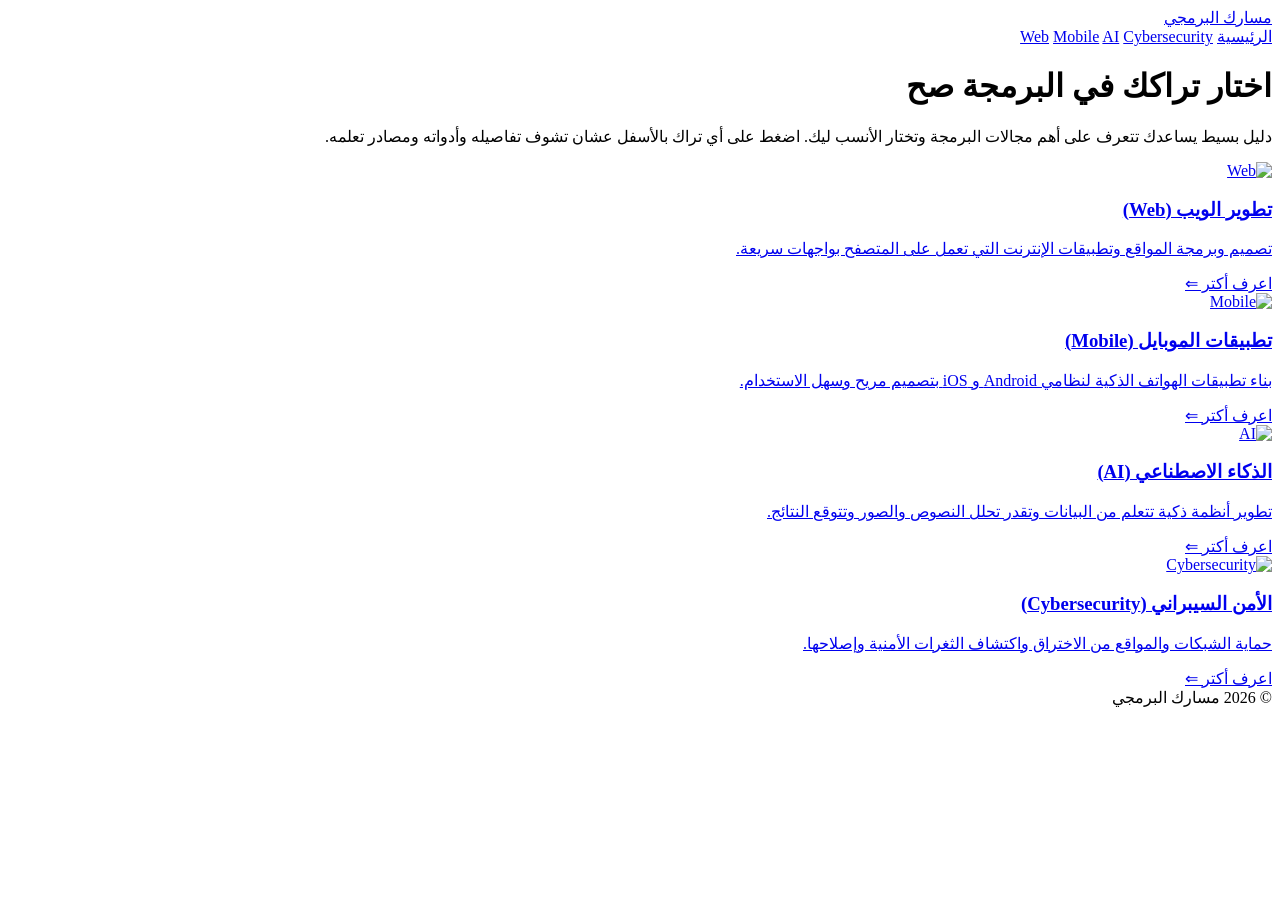
==== index.html @ 0a327f9c "Create index.html for programming guide This HTML file serves as the main page for a programming gui" ====
<!DOCTYPE html>
<html lang="ar" dir="rtl">
<head>
  <meta charset="UTF-8">
  <meta name="viewport" content="width=device-width, initial-scale=1.0">
  <title>مسارك البرمجي</title>
  <link rel="stylesheet" href="style.css">
</head>
<body>
  <div class="nav">
    <a href="index.html" class="logo">مسارك البرمجي</a>
    <div class="nav_bar">
      <a href="index.html" class="active">الرئيسية</a>
      <a href="web.html">Web</a>
      <a href="mobile.html">Mobile</a>
      <a href="ai.html">AI</a>
      <a href="cyber.html">Cybersecurity</a>
    </div>
  </div>

  <div class="heading">
    <h1>اختار <span class="blue">تراكك</span> في البرمجة صح</h1>
    <p>
      دليل بسيط يساعدك تتعرف على أهم مجالات البرمجة وتختار الأنسب ليك.
      اضغط على أي تراك بالأسفل عشان تشوف تفاصيله وأدواته ومصادر تعلمه.
    </p>
  </div>

  <div class="cards">
    <a href="web.html" class="card">
      <div class="pic c1">
        <img src="images/web2.jpg" alt="Web">  
      </div>
      <div class="info">
        <h3>تطوير الويب (Web)</h3>
        <p>تصميم وبرمجة المواقع وتطبيقات الإنترنت التي تعمل على المتصفح بواجهات سريعة.</p>
        <span class="btn">اعرف أكتر &lArr;</span>
      </div>
    </a>

    <a href="mobile.html" class="card">
      <div class="pic c2">
        <img src="images/mobile.jpg" alt="Mobile">
      </div>
      <div class="info">
        <h3>تطبيقات الموبايل (Mobile)</h3>
        <p>بناء تطبيقات الهواتف الذكية لنظامي Android و iOS بتصميم مريح وسهل الاستخدام.</p>
        <span class="btn">اعرف أكتر &lArr;</span>
      </div>
    </a>

    <a href="ai.html" class="card">
      <div class="pic c3">
        <img src="images/ai.jpg" alt="AI">
      </div>
      <div class="info">
        <h3>الذكاء الاصطناعي (AI)</h3>
        <p>تطوير أنظمة ذكية تتعلم من البيانات وتقدر تحلل النصوص والصور وتتوقع النتائج.</p>
        <span class="btn">اعرف أكتر &lArr;</span>
      </div>
    </a>

    <a href="cyber.html" class="card">
      <div class="pic c4">
        <img src="images/cyber.jpg" alt="Cybersecurity">
      </div>
      <div class="info">
        <h3>الأمن السيبراني (Cybersecurity)</h3>
        <p>حماية الشبكات والمواقع من الاختراق واكتشاف الثغرات الأمنية وإصلاحها.</p>
        <span class="btn">اعرف أكتر &lArr;</span>
      </div>
    </a>

  </div>

  <div class="footer">
    &copy; 2026 مسارك البرمجي
  </div>

</body>
</html>
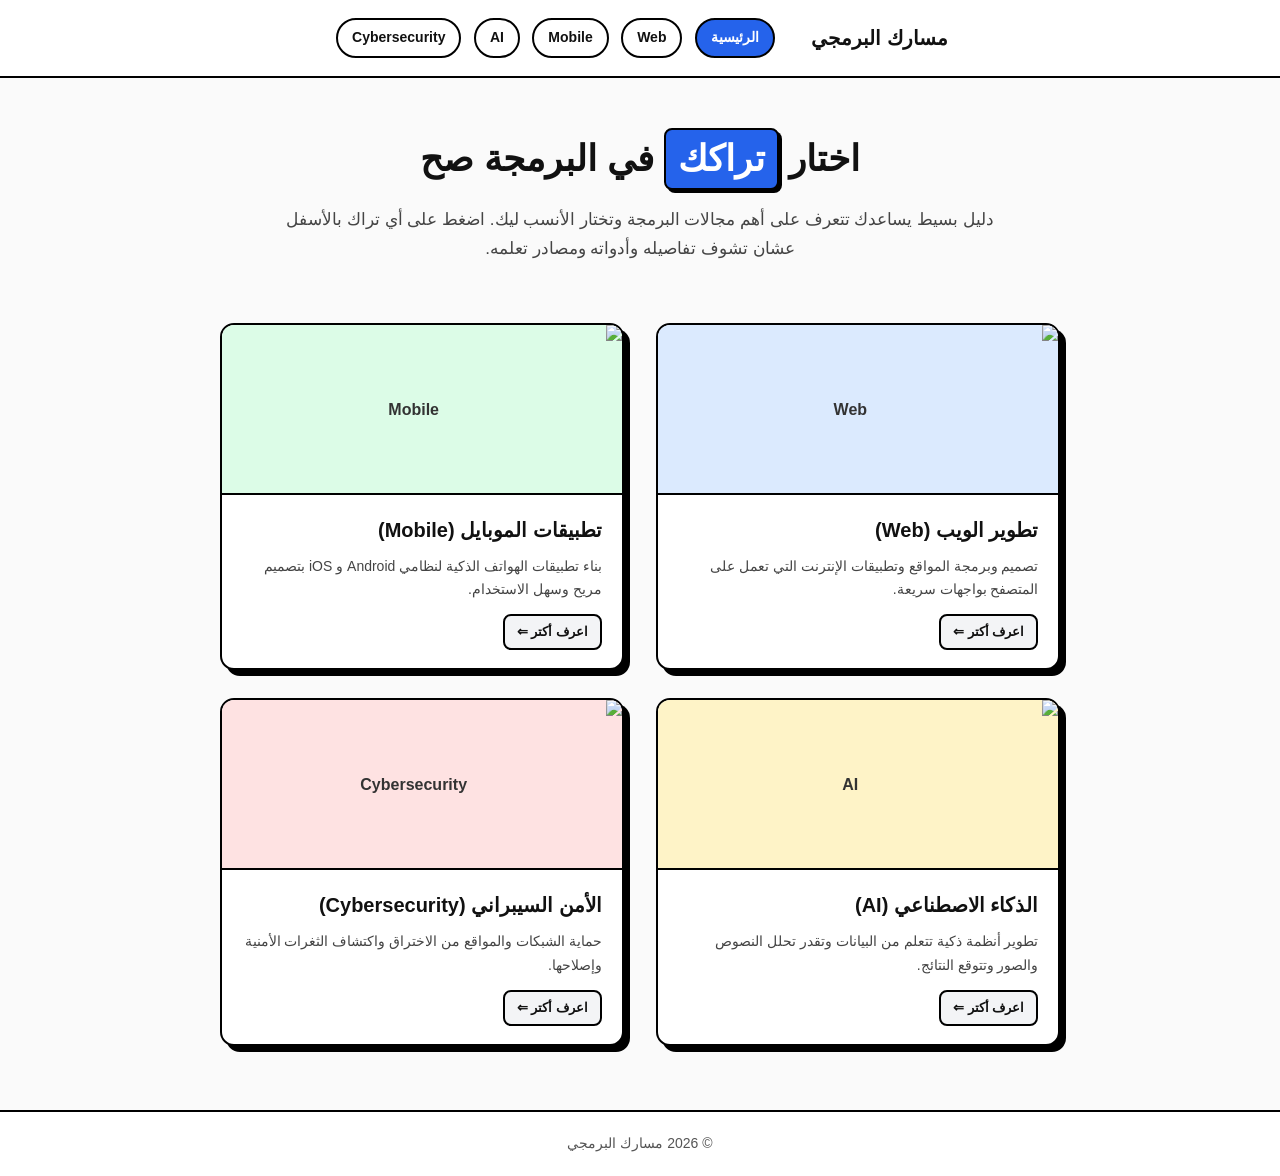
==== commit 01641fab: "Add files via upload" ====
--- a/index.html
+++ b/index.html
@@ -1,81 +1,81 @@
-<!DOCTYPE html>
-<html lang="ar" dir="rtl">
-<head>
-  <meta charset="UTF-8">
-  <meta name="viewport" content="width=device-width, initial-scale=1.0">
-  <title>مسارك البرمجي</title>
-  <link rel="stylesheet" href="style.css">
-</head>
-<body>
-  <div class="nav">
-    <a href="index.html" class="logo">مسارك البرمجي</a>
-    <div class="nav_bar">
-      <a href="index.html" class="active">الرئيسية</a>
-      <a href="web.html">Web</a>
-      <a href="mobile.html">Mobile</a>
-      <a href="ai.html">AI</a>
-      <a href="cyber.html">Cybersecurity</a>
-    </div>
-  </div>
-
-  <div class="heading">
-    <h1>اختار <span class="blue">تراكك</span> في البرمجة صح</h1>
-    <p>
-      دليل بسيط يساعدك تتعرف على أهم مجالات البرمجة وتختار الأنسب ليك.
-      اضغط على أي تراك بالأسفل عشان تشوف تفاصيله وأدواته ومصادر تعلمه.
-    </p>
-  </div>
-
-  <div class="cards">
-    <a href="web.html" class="card">
-      <div class="pic c1">
-        <img src="images/web2.jpg" alt="Web">  
-      </div>
-      <div class="info">
-        <h3>تطوير الويب (Web)</h3>
-        <p>تصميم وبرمجة المواقع وتطبيقات الإنترنت التي تعمل على المتصفح بواجهات سريعة.</p>
-        <span class="btn">اعرف أكتر &lArr;</span>
-      </div>
-    </a>
-
-    <a href="mobile.html" class="card">
-      <div class="pic c2">
-        <img src="images/mobile.jpg" alt="Mobile">
-      </div>
-      <div class="info">
-        <h3>تطبيقات الموبايل (Mobile)</h3>
-        <p>بناء تطبيقات الهواتف الذكية لنظامي Android و iOS بتصميم مريح وسهل الاستخدام.</p>
-        <span class="btn">اعرف أكتر &lArr;</span>
-      </div>
-    </a>
-
-    <a href="ai.html" class="card">
-      <div class="pic c3">
-        <img src="images/ai.jpg" alt="AI">
-      </div>
-      <div class="info">
-        <h3>الذكاء الاصطناعي (AI)</h3>
-        <p>تطوير أنظمة ذكية تتعلم من البيانات وتقدر تحلل النصوص والصور وتتوقع النتائج.</p>
-        <span class="btn">اعرف أكتر &lArr;</span>
-      </div>
-    </a>
-
-    <a href="cyber.html" class="card">
-      <div class="pic c4">
-        <img src="images/cyber.jpg" alt="Cybersecurity">
-      </div>
-      <div class="info">
-        <h3>الأمن السيبراني (Cybersecurity)</h3>
-        <p>حماية الشبكات والمواقع من الاختراق واكتشاف الثغرات الأمنية وإصلاحها.</p>
-        <span class="btn">اعرف أكتر &lArr;</span>
-      </div>
-    </a>
-
-  </div>
-
-  <div class="footer">
-    &copy; 2026 مسارك البرمجي
-  </div>
-
-</body>
-</html>
+<!DOCTYPE html>
+<html lang="ar" dir="rtl">
+<head>
+  <meta charset="UTF-8">
+  <meta name="viewport" content="width=device-width, initial-scale=1.0">
+  <title>مسارك البرمجي</title>
+  <link rel="stylesheet" href="style.css">
+</head>
+<body>
+  <div class="nav">
+    <a href="index.html" class="logo">مسارك البرمجي</a>
+    <div class="nav_bar">
+      <a href="index.html" class="active">الرئيسية</a>
+      <a href="web.html">Web</a>
+      <a href="mobile.html">Mobile</a>
+      <a href="ai.html">AI</a>
+      <a href="cyber.html">Cybersecurity</a>
+    </div>
+  </div>
+
+  <div class="heading">
+    <h1>اختار <span class="blue">تراكك</span> في البرمجة صح</h1>
+    <p>
+      دليل بسيط يساعدك تتعرف على أهم مجالات البرمجة وتختار الأنسب ليك.
+      اضغط على أي تراك بالأسفل عشان تشوف تفاصيله وأدواته ومصادر تعلمه.
+    </p>
+  </div>
+
+  <div class="cards">
+    <a href="web.html" class="card">
+      <div class="pic c1">
+        <img src="images/web2.jpg" alt="Web">  
+      </div>
+      <div class="info">
+        <h3>تطوير الويب (Web)</h3>
+        <p>تصميم وبرمجة المواقع وتطبيقات الإنترنت التي تعمل على المتصفح بواجهات سريعة.</p>
+        <span class="btn">اعرف أكتر &lArr;</span>
+      </div>
+    </a>
+
+    <a href="mobile.html" class="card">
+      <div class="pic c2">
+        <img src="images/mobile.jpg" alt="Mobile">
+      </div>
+      <div class="info">
+        <h3>تطبيقات الموبايل (Mobile)</h3>
+        <p>بناء تطبيقات الهواتف الذكية لنظامي Android و iOS بتصميم مريح وسهل الاستخدام.</p>
+        <span class="btn">اعرف أكتر &lArr;</span>
+      </div>
+    </a>
+
+    <a href="ai.html" class="card">
+      <div class="pic c3">
+        <img src="images/ai.jpg" alt="AI">
+      </div>
+      <div class="info">
+        <h3>الذكاء الاصطناعي (AI)</h3>
+        <p>تطوير أنظمة ذكية تتعلم من البيانات وتقدر تحلل النصوص والصور وتتوقع النتائج.</p>
+        <span class="btn">اعرف أكتر &lArr;</span>
+      </div>
+    </a>
+
+    <a href="cyber.html" class="card">
+      <div class="pic c4">
+        <img src="images/cyber.jpg" alt="Cybersecurity">
+      </div>
+      <div class="info">
+        <h3>الأمن السيبراني (Cybersecurity)</h3>
+        <p>حماية الشبكات والمواقع من الاختراق واكتشاف الثغرات الأمنية وإصلاحها.</p>
+        <span class="btn">اعرف أكتر &lArr;</span>
+      </div>
+    </a>
+
+  </div>
+
+  <div class="footer">
+    &copy; 2026 مسارك البرمجي
+  </div>
+
+</body>
+</html>
--- a/style.css
+++ b/style.css
@@ -0,0 +1,156 @@
+  * {
+      box-sizing: border-box;
+      margin: 0;
+      padding: 0;
+    }
+    body {
+      font-family: 'Segoe UI', Tahoma, sans-serif;
+      background-color: #fafafa;
+      color: #111;
+      line-height: 1.7;
+    }
+    .nav {
+      background-color: #fff;
+      border-bottom: 2px solid #000;
+      padding: 14px 20px;
+      text-align: center;
+    }
+    .logo {
+      display: inline-block;
+      font-size: 20px;
+      font-weight: bold;
+      color: #111;
+      text-decoration: none;
+      margin-left: 28px;
+      vertical-align: middle;
+    }
+    .nav_bar {
+      display: inline-block;
+      vertical-align: middle;
+    }
+    .nav_bar a {
+      display: inline-block;
+      text-decoration: none;
+      color: #111;
+      font-size: 14px;
+      font-weight: bold;
+      padding: 6px 14px;
+      margin: 4px;
+      border: 2px solid #000;
+      border-radius: 20px;
+      background-color: #fff;
+      transition: 0.2s;
+    }
+    .nav_bar a:hover,
+    .nav_bar a.active {
+      background-color: #2563eb;
+      color: #fff;
+    }
+    .heading {
+      text-align: center;
+      padding: 50px 20px 35px;
+      max-width: 750px;
+      margin: auto;
+    }
+    .heading h1 {
+      font-size: 36px;
+      margin-bottom: 16px;
+      line-height: 1.5;
+    }
+    .blue {
+      background-color: #2563eb;
+      color: #fff;
+      padding: 2px 12px;
+      border: 2px solid #000;
+      border-radius: 8px;
+      box-shadow: 3px 3px 0 #000;
+      display: inline-block;
+    }
+    .heading p {
+      font-size: 17px;
+      color: #444;
+    }
+    .cards {
+      max-width: 960px;
+      margin: auto;
+      text-align: center;
+      padding: 10px 10px 50px;
+    }
+    .card {
+      display: inline-block;
+      width: 43%;
+      max-width: 410px;
+      min-width: 270px;
+      margin: 14px;
+      vertical-align: top;
+      text-align: right;
+      background-color: #fff;
+      border: 2px solid #000;
+      border-radius: 14px;
+      box-shadow: 6px 6px 0 #000;
+      overflow: hidden;
+      text-decoration: none;
+      color: #111;
+      transition: 0.2s;
+    }
+    .card:hover {
+      transform: translateY(-6px);
+      box-shadow: 9px 9px 0 #000;
+    }
+    .pic {
+      height: 170px;
+      border-bottom: 2px solid #000;
+      text-align: center;
+      line-height: 170px;
+      font-weight: bold;
+      color: #333;
+    }
+    .pic img {
+      width: 100%;
+      height: 100%;
+      object-fit: cover;
+      display: block;
+    }
+    .c1 {
+      background-color: #dbeafe; }
+    .c2 {
+      background-color: #dcfce7;
+    }
+    .c3 { background-color: #fef3c7;
+    }
+    .c4 { background-color: #fee2e2;
+    }
+    .info {
+      padding: 18px 20px;
+    }
+    .info h3 {
+      font-size: 20px;
+      margin-bottom: 8px;
+    }
+    .info p {
+      font-size: 14px;
+      color: #444;
+    }
+    .btn {
+      display: inline-block;
+      margin-top: 12px;
+      padding: 5px 12px;
+      border: 2px solid #000;
+      border-radius: 8px;
+      font-size: 13px;
+      font-weight: bold;
+      background-color: #f3f4f6;
+      transition: 0.2s;
+    }
+    .card:hover .btn {
+      background-color: #2563eb;
+      color: #fff;
+    }
+    .footer {
+      border-top: 2px solid #000;
+      padding: 20px;
+      background-color: #fff;
+      text-align: center;
+      font-size: 14px;
+      color: #555;
+    }
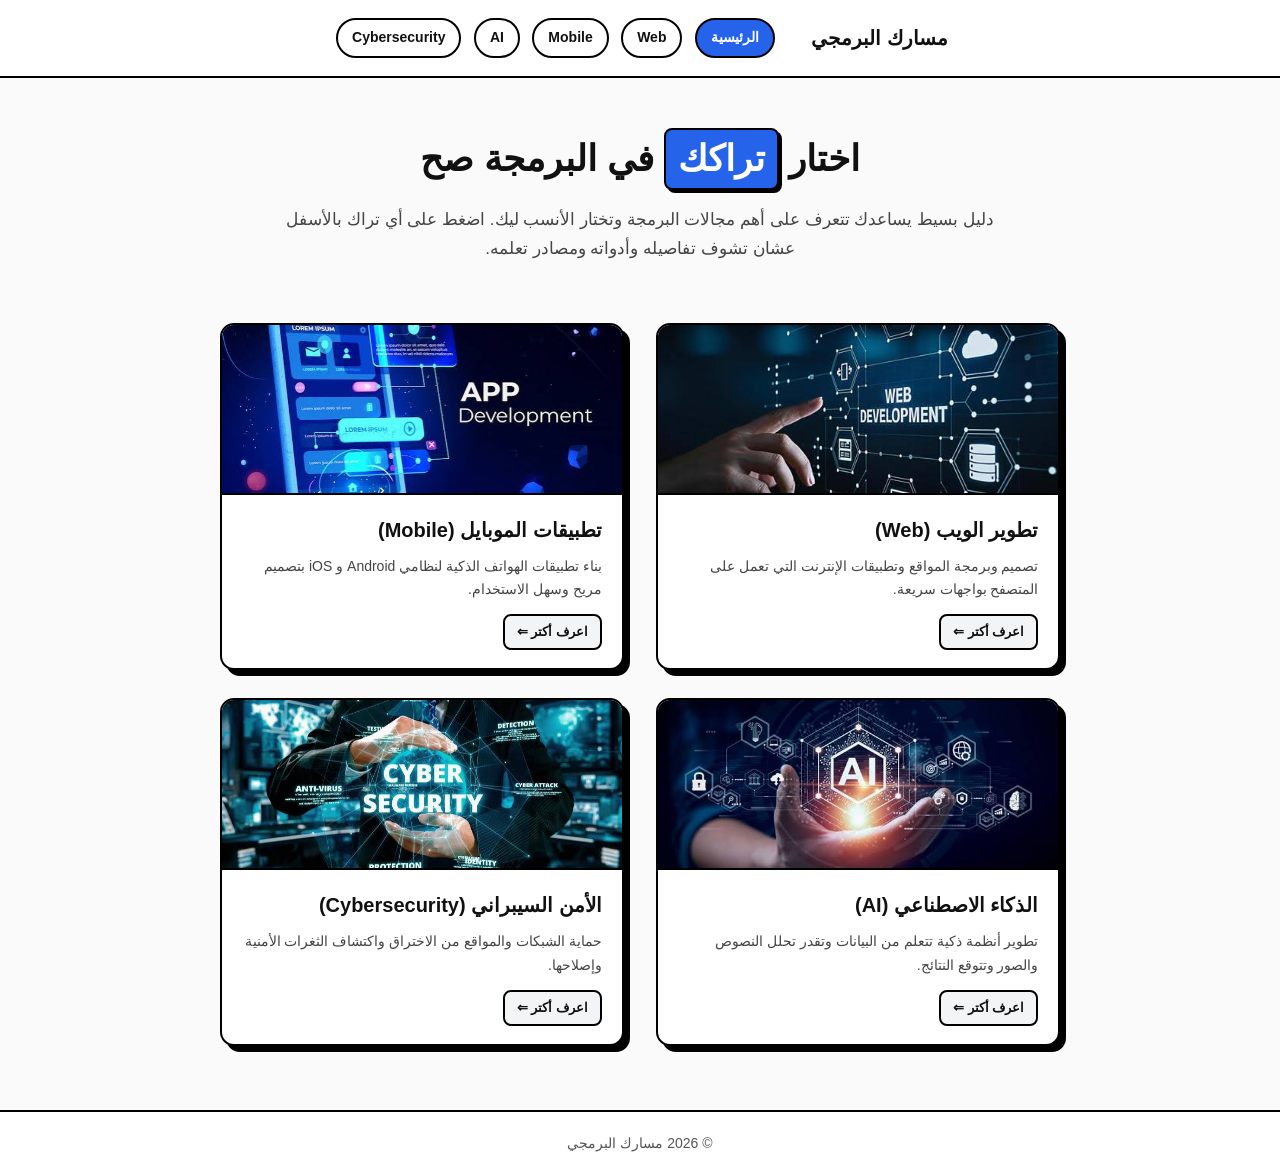
==== commit a2c4d5b8: "Update image source in web card" ====
--- a/index.html
+++ b/index.html
@@ -29,7 +29,7 @@
   <div class="cards">
     <a href="web.html" class="card">
       <div class="pic c1">
-        <img src="images/web2.jpg" alt="Web">  
+        <img src="images/web.jpg" alt="Web">  
       </div>
       <div class="info">
         <h3>تطوير الويب (Web)</h3>
@@ -78,4 +78,4 @@
   </div>
 
 </body>
-</html>+</html>
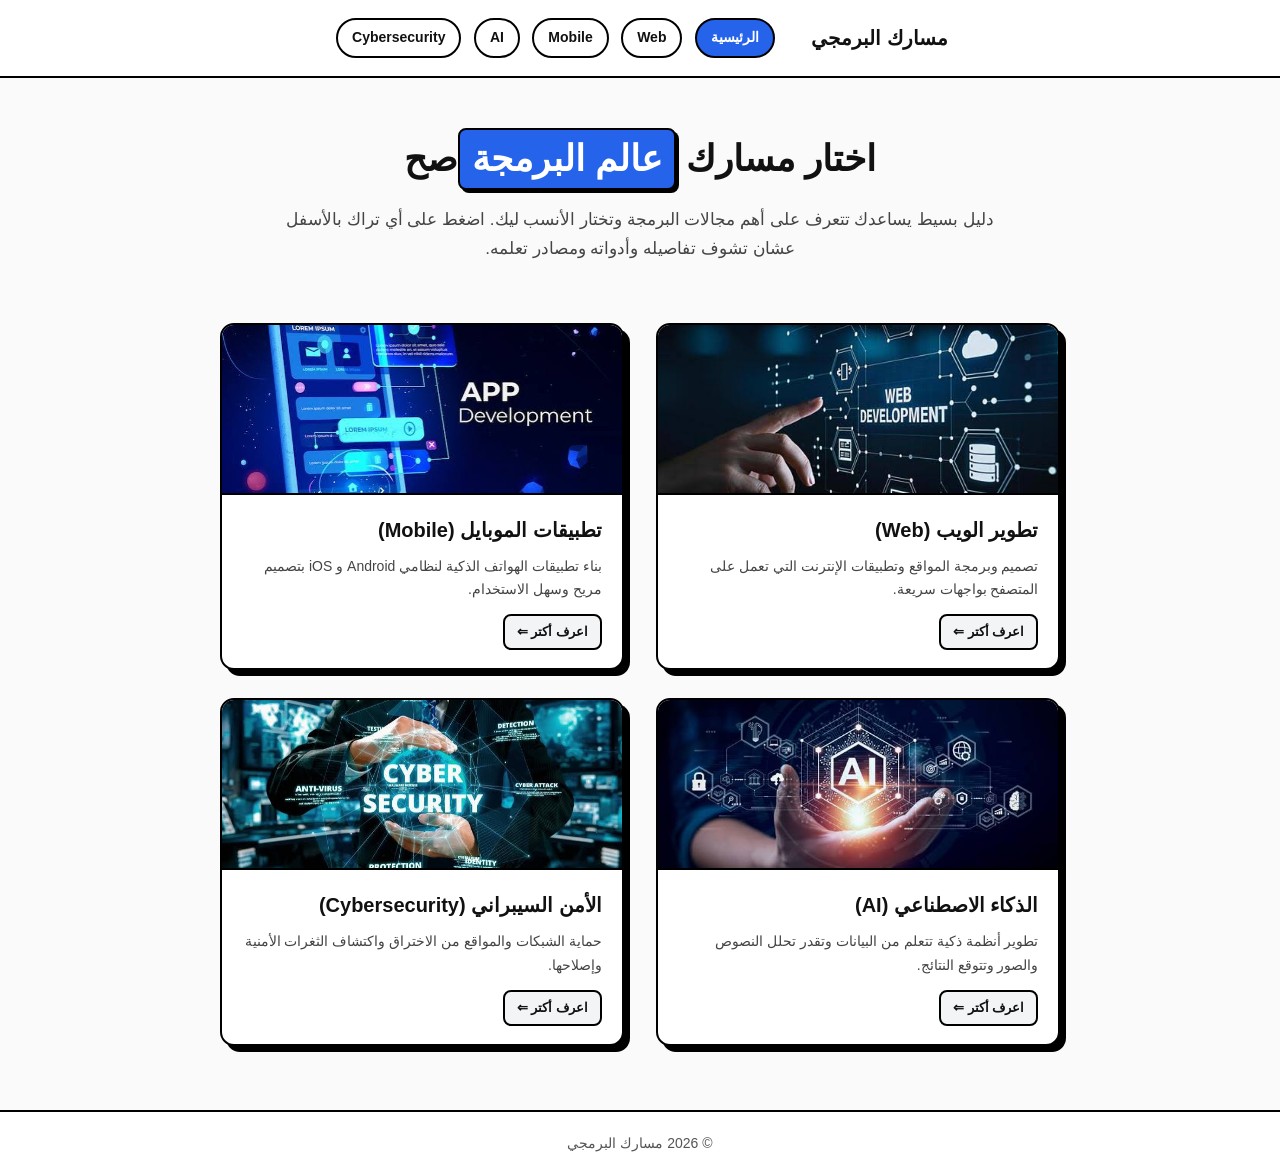
==== commit a58259a1: "Update heading text in index.html" ====
--- a/index.html
+++ b/index.html
@@ -19,7 +19,7 @@
   </div>
 
   <div class="heading">
-    <h1>اختار <span class="blue">تراكك</span> في البرمجة صح</h1>
+    <h1 >اختار مسارك <span class="blue">عالم البرمجة</span>صح</h1>
     <p>
       دليل بسيط يساعدك تتعرف على أهم مجالات البرمجة وتختار الأنسب ليك.
       اضغط على أي تراك بالأسفل عشان تشوف تفاصيله وأدواته ومصادر تعلمه.
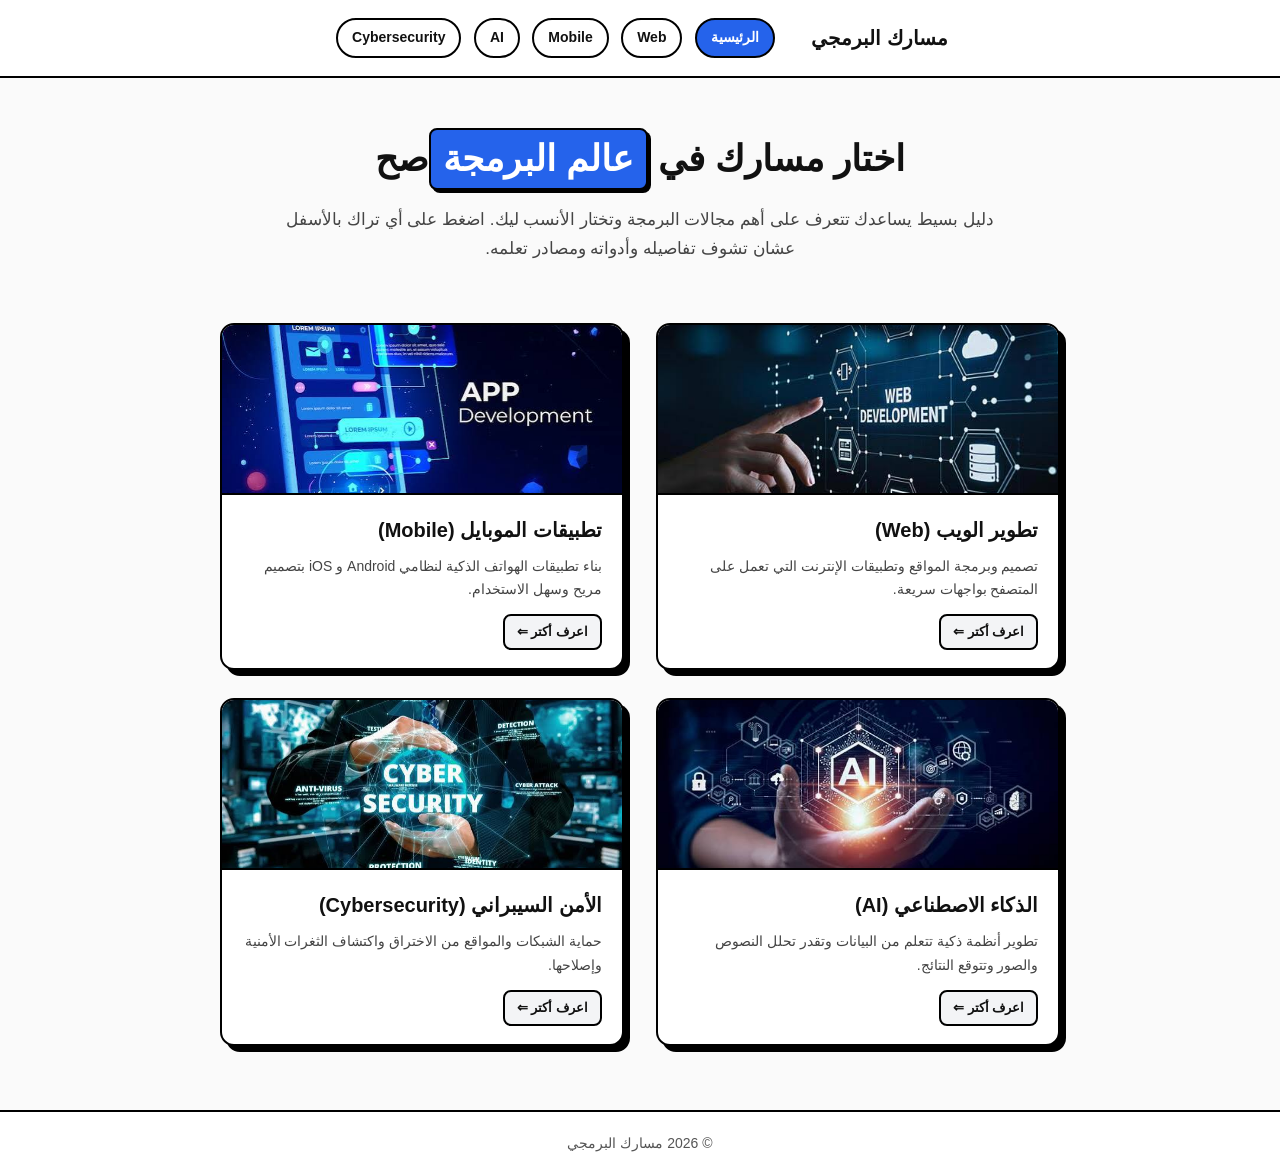
==== commit ff667dd1: "Update index.html" ====
--- a/index.html
+++ b/index.html
@@ -19,7 +19,7 @@
   </div>
 
   <div class="heading">
-    <h1 >اختار مسارك <span class="blue">عالم البرمجة</span>صح</h1>
+    <h1>اختار مسارك في  <span class="blue">عالم البرمجة</span>صح</h1>
     <p>
       دليل بسيط يساعدك تتعرف على أهم مجالات البرمجة وتختار الأنسب ليك.
       اضغط على أي تراك بالأسفل عشان تشوف تفاصيله وأدواته ومصادر تعلمه.
